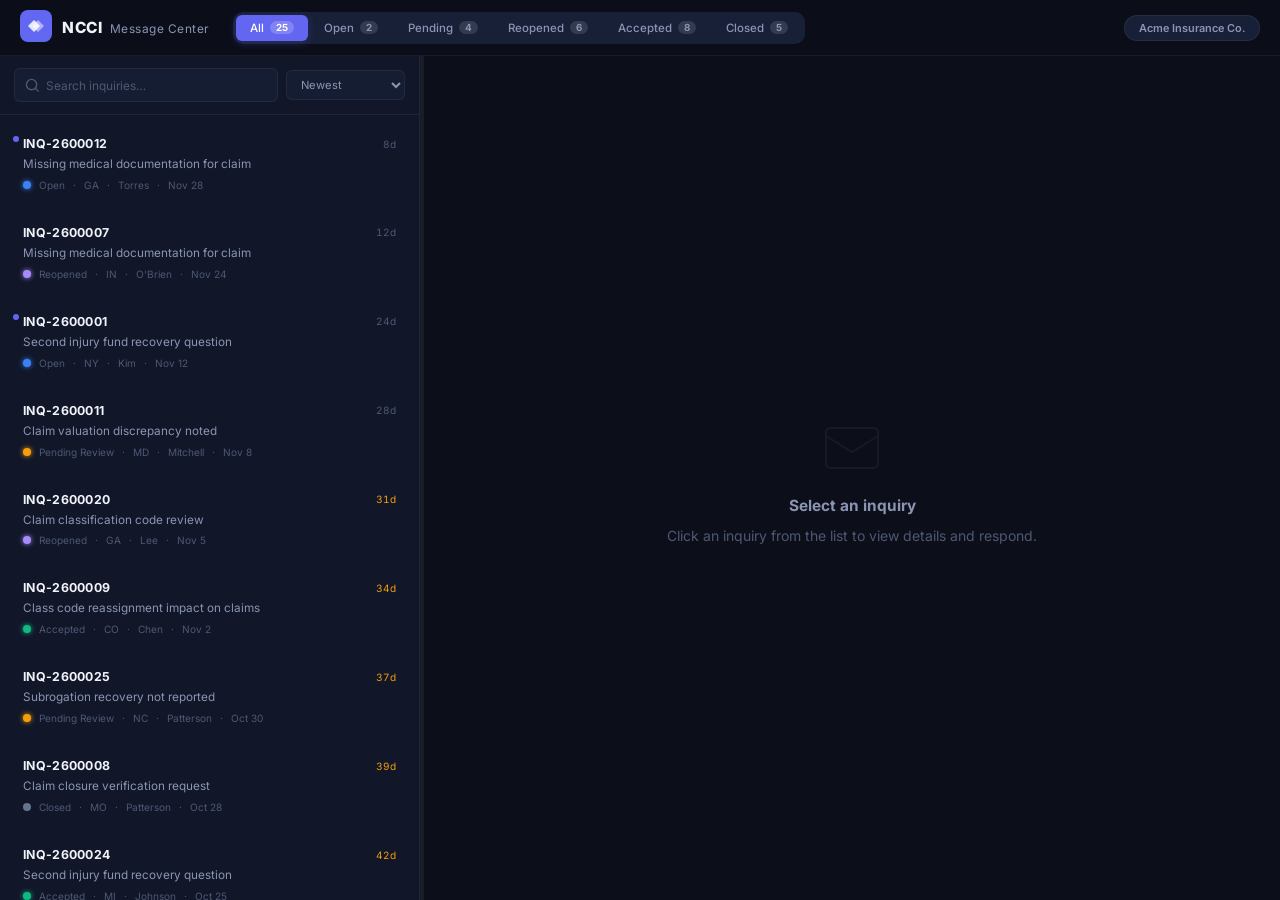
==== v2/index.html @ 2c51ec20 "Add v2 inbox split-pane layout" ====
<!DOCTYPE html>
<html lang="en">
<head>
    <meta charset="UTF-8">
    <meta name="viewport" content="width=device-width, initial-scale=1.0">
    <meta name="description" content="NCCI Message Center — Inbox Layout">
    <title>NCCI Message Center — Inbox View</title>
    <link rel="preconnect" href="https://fonts.googleapis.com">
    <link rel="preconnect" href="https://fonts.gstatic.com" crossorigin>
    <link href="https://fonts.googleapis.com/css2?family=Inter:wght@300;400;500;600;700;800&display=swap" rel="stylesheet">
    <link rel="stylesheet" href="styles.css">
</head>
<body>
    <!-- Top Navigation -->
    <header class="topnav">
        <div class="topnav-brand">
            <div class="brand-mark">
                <svg width="32" height="32" viewBox="0 0 32 32" fill="none">
                    <rect width="32" height="32" rx="8" fill="url(#bg)"/>
                    <path d="M8 16L14 10L20 16L14 22Z" fill="white" opacity="0.85"/>
                    <path d="M12 16L18 10L24 16L18 22Z" fill="white" opacity="0.5"/>
                    <defs><linearGradient id="bg" x1="0" y1="0" x2="32" y2="32"><stop stop-color="#6366F1"/><stop offset="1" stop-color="#06B6D4"/></linearGradient></defs>
                </svg>
            </div>
            <div>
                <div class="brand-name">NCCI <span class="brand-dim">Message Center</span></div>
            </div>
        </div>

        <!-- Status Tabs -->
        <nav class="status-tabs" id="statusTabs">
            <button class="tab active" data-filter="all">All <span class="tab-count" id="tabAll">0</span></button>
            <button class="tab" data-filter="open">Open <span class="tab-count" id="tabOpen">0</span></button>
            <button class="tab" data-filter="pending_review">Pending <span class="tab-count" id="tabPending">0</span></button>
            <button class="tab" data-filter="reopened">Reopened <span class="tab-count" id="tabReopened">0</span></button>
            <button class="tab" data-filter="accepted">Accepted <span class="tab-count" id="tabAccepted">0</span></button>
            <button class="tab" data-filter="closed">Closed <span class="tab-count" id="tabClosed">0</span></button>
        </nav>

        <div class="topnav-right">
            <div class="carrier-badge">Acme Insurance Co.</div>
        </div>
    </header>

    <!-- Split Pane Container -->
    <div class="split-pane">
        <!-- LEFT: Inquiry List -->
        <div class="list-pane" id="listPane">
            <div class="list-toolbar">
                <div class="search-wrap">
                    <svg class="search-ico" width="15" height="15" viewBox="0 0 16 16" fill="none"><circle cx="7" cy="7" r="5.5" stroke="currentColor" stroke-width="1.5"/><path d="M11 11L14 14" stroke="currentColor" stroke-width="1.5" stroke-linecap="round"/></svg>
                    <input type="text" id="searchInput" placeholder="Search inquiries…" autocomplete="off">
                </div>
                <select id="sortSelect" class="mini-select">
                    <option value="date_desc">Newest</option>
                    <option value="date_asc">Oldest</option>
                    <option value="age_desc">Longest Open</option>
                </select>
            </div>
            <div class="list-scroll" id="listScroll">
                <!-- Inquiry cards injected by JS -->
            </div>
            <div class="list-empty hidden" id="listEmpty">
                <p>No inquiries match your filters.</p>
            </div>
        </div>

        <!-- Resize Handle -->
        <div class="pane-divider" id="paneDivider"></div>

        <!-- RIGHT: Detail View -->
        <div class="detail-pane" id="detailPane">
            <div class="detail-placeholder" id="detailPlaceholder">
                <svg width="72" height="72" viewBox="0 0 72 72" fill="none" opacity="0.15">
                    <rect x="10" y="16" width="52" height="40" rx="4" stroke="currentColor" stroke-width="2"/>
                    <path d="M10 24L36 40L62 24" stroke="currentColor" stroke-width="2"/>
                </svg>
                <h3>Select an inquiry</h3>
                <p>Click an inquiry from the list to view details and respond.</p>
            </div>

            <div class="detail-content hidden" id="detailContent">
                <!-- Header -->
                <div class="detail-header">
                    <div class="detail-header-top">
                        <div>
                            <h1 class="detail-id" id="detailId">—</h1>
                            <p class="detail-subject" id="detailSubject">—</p>
                        </div>
                        <div class="detail-header-right">
                            <span class="badge" id="detailBadge">—</span>
                            <span class="age-tag" id="detailAge">—</span>
                        </div>
                    </div>
                    <!-- Meta chips -->
                    <div class="meta-chips" id="metaChips">
                        <div class="chip"><span class="chip-label">Claim</span><span class="chip-value" id="detailClaim">—</span></div>
                        <div class="chip"><span class="chip-label">Policy</span><span class="chip-value" id="detailPolicy">—</span></div>
                        <div class="chip"><span class="chip-label">State</span><span class="chip-value" id="detailState">—</span></div>
                        <div class="chip"><span class="chip-label">Year</span><span class="chip-value" id="detailYear">—</span></div>
                        <div class="chip"><span class="chip-label">Analyst</span><span class="chip-value" id="detailAnalyst">—</span></div>
                        <div class="chip"><span class="chip-label">Originated</span><span class="chip-value" id="detailDate">—</span></div>
                    </div>
                </div>

                <!-- Conversation Thread -->
                <div class="thread-scroll" id="threadScroll">
                    <div class="thread" id="thread">
                        <!-- Messages injected by JS -->
                    </div>
                </div>

                <!-- Compose Bar -->
                <div class="compose-bar" id="composeBar">
                    <textarea id="replyText" rows="3" placeholder="Write your response…"></textarea>
                    <div class="compose-actions">
                        <div class="compose-left">
                            <label class="compose-label" for="statusSelect">Status:</label>
                            <select id="statusSelect" class="mini-select">
                                <option value="">No change</option>
                                <option value="open">Open</option>
                                <option value="pending_review">Pending Review</option>
                                <option value="accepted">Accepted</option>
                                <option value="reopened">Reopened</option>
                                <option value="closed">Closed</option>
                            </select>
                        </div>
                        <button class="send-btn" id="sendBtn">
                            <svg width="18" height="18" viewBox="0 0 18 18" fill="none"><path d="M2 9L8 3M8 3L14 9M8 3V15" stroke="currentColor" stroke-width="2" stroke-linecap="round" stroke-linejoin="round" transform="rotate(90 9 9)"/></svg>
                            Send
                        </button>
                    </div>
                </div>
            </div>
        </div>
    </div>

    <!-- Toast -->
    <div class="toast-wrap" id="toastWrap"></div>

    <script src="../data.js"></script>
    <script src="app.js"></script>
</body>
</html>
---- v2/styles.css ----
/* ═══════ TOKENS ═══════ */
:root {
    --bg-base: #0c0f1a;
    --bg-pane: #111729;
    --bg-card: #182038;
    --bg-card-hover: #1e2a4a;
    --bg-card-active: #1b2650;
    --bg-input: #151d33;
    --border: rgba(255,255,255,0.06);
    --border-focus: rgba(99,102,241,0.5);
    --text-1: #f1f3f9;
    --text-2: #8b95b3;
    --text-3: #4e5873;
    --indigo: #6366F1;
    --indigo-glow: rgba(99,102,241,0.25);
    --cyan: #06B6D4;
    --emerald: #10B981;
    --amber: #F59E0B;
    --red: #EF4444;
    --purple: #A78BFA;
    --slate: #64748B;
    --status-open: #3B82F6;
    --status-pending: #F59E0B;
    --status-accepted: #10B981;
    --status-closed: #64748B;
    --status-reopened: #A78BFA;
    --radius: 10px;
    --radius-sm: 6px;
    --radius-lg: 14px;
    --font: 'Inter', system-ui, sans-serif;
    --ease: cubic-bezier(0.4,0,0.2,1);
    --topnav-h: 56px;
}

/* ═══════ RESET ═══════ */
*,*::before,*::after{box-sizing:border-box;margin:0;padding:0}
html{font-size:14px}
body{font-family:var(--font);background:var(--bg-base);color:var(--text-1);height:100vh;overflow:hidden;-webkit-font-smoothing:antialiased}
button,input,select,textarea{font-family:inherit;font-size:inherit}
a{text-decoration:none;color:inherit}
.hidden{display:none!important}

::-webkit-scrollbar{width:5px}
::-webkit-scrollbar-track{background:transparent}
::-webkit-scrollbar-thumb{background:rgba(255,255,255,0.08);border-radius:3px}

/* ═══════ TOP NAV ═══════ */
.topnav{
    height:var(--topnav-h);display:flex;align-items:center;
    padding:0 20px;gap:24px;
    background:rgba(12,15,26,0.9);backdrop-filter:blur(16px);
    border-bottom:1px solid var(--border);
    position:relative;z-index:50;
}
.topnav-brand{display:flex;align-items:center;gap:10px}
.brand-name{font-weight:800;font-size:1.1rem;letter-spacing:.5px}
.brand-dim{font-weight:400;color:var(--text-2);font-size:.85rem;margin-left:4px}
.topnav-right{margin-left:auto}
.carrier-badge{
    font-size:.78rem;font-weight:600;color:var(--text-2);
    background:var(--bg-card);border:1px solid var(--border);
    padding:5px 14px;border-radius:20px;
}

/* Status Tabs */
.status-tabs{display:flex;gap:2px;background:var(--bg-card);border-radius:var(--radius);padding:3px}
.tab{
    padding:6px 14px;border-radius:var(--radius-sm);border:none;
    background:transparent;color:var(--text-2);font-weight:500;font-size:.82rem;
    cursor:pointer;transition:all .2s var(--ease);display:flex;align-items:center;gap:6px;
    white-space:nowrap;
}
.tab:hover{color:var(--text-1);background:rgba(255,255,255,0.04)}
.tab.active{background:var(--indigo);color:#fff;box-shadow:0 2px 8px var(--indigo-glow)}
.tab-count{
    font-size:.7rem;font-weight:700;
    background:rgba(255,255,255,0.12);padding:1px 6px;border-radius:8px;
}
.tab.active .tab-count{background:rgba(255,255,255,0.2)}

/* ═══════ SPLIT PANE ═══════ */
.split-pane{
    display:flex;height:calc(100vh - var(--topnav-h));
}

/* ─── List Pane ─── */
.list-pane{
    width:420px;min-width:300px;max-width:600px;
    display:flex;flex-direction:column;
    border-right:1px solid var(--border);
    background:var(--bg-pane);
}
.list-toolbar{
    display:flex;gap:8px;padding:12px 14px;
    border-bottom:1px solid var(--border);
    align-items:center;
}
.search-wrap{
    flex:1;display:flex;align-items:center;gap:6px;
    background:var(--bg-input);border:1px solid var(--border);
    border-radius:var(--radius-sm);padding:0 10px;height:34px;
    transition:border .2s var(--ease);
}
.search-wrap:focus-within{border-color:var(--border-focus);box-shadow:0 0 0 2px var(--indigo-glow)}
.search-ico{color:var(--text-3);flex-shrink:0}
.search-wrap input{flex:1;background:none;border:none;outline:none;color:var(--text-1);font-size:.85rem}
.search-wrap input::placeholder{color:var(--text-3)}
.mini-select{
    background:var(--bg-input);border:1px solid var(--border);color:var(--text-2);
    padding:6px 10px;border-radius:var(--radius-sm);outline:none;cursor:pointer;
    font-size:.8rem;
}
.mini-select:focus{border-color:var(--border-focus)}
.list-scroll{flex:1;overflow-y:auto;padding:6px}
.list-empty{padding:40px 20px;text-align:center;color:var(--text-3)}

/* ─── Inquiry Cards ─── */
.inq-card{
    display:flex;flex-direction:column;gap:6px;
    padding:14px 16px;margin-bottom:4px;
    border-radius:var(--radius);cursor:pointer;
    border:1px solid transparent;
    transition:all .15s var(--ease);
    position:relative;
}
.inq-card:hover{background:var(--bg-card-hover);border-color:var(--border)}
.inq-card.active{background:var(--bg-card-active);border-color:var(--indigo);box-shadow:inset 3px 0 0 var(--indigo)}
.inq-card-top{display:flex;justify-content:space-between;align-items:center}
.inq-card-id{font-weight:700;font-size:.88rem;letter-spacing:.3px}
.inq-card-age{font-size:.72rem;color:var(--text-3);font-variant-numeric:tabular-nums}
.inq-card-age.warn{color:var(--amber)}
.inq-card-age.crit{color:var(--red);font-weight:600}
.inq-card-subject{font-size:.84rem;color:var(--text-2);line-height:1.35;display:-webkit-box;-webkit-line-clamp:2;-webkit-box-orient:vertical;overflow:hidden}
.inq-card-meta{display:flex;align-items:center;gap:8px;font-size:.72rem;color:var(--text-3)}
.inq-card-meta .dot{width:8px;height:8px;border-radius:50%;flex-shrink:0}
.dot.open{background:var(--status-open);box-shadow:0 0 5px var(--status-open)}
.dot.pending_review{background:var(--status-pending);box-shadow:0 0 5px var(--status-pending)}
.dot.accepted{background:var(--status-accepted);box-shadow:0 0 5px var(--status-accepted)}
.dot.closed{background:var(--status-closed)}
.dot.reopened{background:var(--status-reopened);box-shadow:0 0 5px var(--status-reopened)}
.inq-card-unread{position:absolute;top:14px;left:6px;width:6px;height:6px;border-radius:50%;background:var(--indigo)}

/* ─── Pane Divider ─── */
.pane-divider{
    width:4px;cursor:col-resize;background:var(--border);
    transition:background .2s;flex-shrink:0;
}
.pane-divider:hover,.pane-divider.dragging{background:var(--indigo)}

/* ═══════ DETAIL PANE ═══════ */
.detail-pane{
    flex:1;display:flex;flex-direction:column;
    background:var(--bg-base);min-width:0;
}
.detail-placeholder{
    flex:1;display:flex;flex-direction:column;align-items:center;
    justify-content:center;gap:12px;color:var(--text-3);text-align:center;
}
.detail-placeholder h3{color:var(--text-2);font-size:1.1rem}
.detail-content{flex:1;display:flex;flex-direction:column;min-height:0}

/* Detail Header */
.detail-header{
    padding:20px 28px 16px;border-bottom:1px solid var(--border);
    flex-shrink:0;
}
.detail-header-top{display:flex;justify-content:space-between;align-items:flex-start;gap:16px}
.detail-id{font-size:1.25rem;font-weight:800;letter-spacing:.5px}
.detail-subject{color:var(--text-2);font-size:.92rem;margin-top:4px}
.detail-header-right{display:flex;align-items:center;gap:10px;flex-shrink:0}
.badge{
    padding:4px 12px;border-radius:20px;font-size:.75rem;font-weight:600;
    text-transform:capitalize;
}
.badge.open{background:rgba(59,130,246,.15);color:var(--status-open)}
.badge.pending_review{background:rgba(245,158,11,.12);color:var(--status-pending)}
.badge.accepted{background:rgba(16,185,129,.12);color:var(--status-accepted)}
.badge.closed{background:rgba(100,116,139,.15);color:var(--status-closed)}
.badge.reopened{background:rgba(167,139,250,.12);color:var(--status-reopened)}
.age-tag{font-size:.78rem;color:var(--text-3);white-space:nowrap}

/* Meta Chips */
.meta-chips{display:flex;flex-wrap:wrap;gap:8px;margin-top:14px}
.chip{
    display:flex;align-items:center;
    background:var(--bg-card);border:1px solid var(--border);
    border-radius:var(--radius-sm);overflow:hidden;font-size:.78rem;
}
.chip-label{padding:4px 8px;color:var(--text-3);background:rgba(255,255,255,0.02);border-right:1px solid var(--border);font-weight:500;text-transform:uppercase;font-size:.65rem;letter-spacing:.5px}
.chip-value{padding:4px 10px;font-weight:600;color:var(--text-1)}

/* ─── Thread ─── */
.thread-scroll{flex:1;overflow-y:auto;padding:24px 28px}
.thread{display:flex;flex-direction:column;gap:20px}
.msg{
    max-width:85%;padding:16px 20px;border-radius:var(--radius-lg);
    font-size:.9rem;line-height:1.65;white-space:pre-wrap;
    position:relative;
}
.msg.ncci{
    align-self:flex-start;
    background:linear-gradient(135deg,rgba(99,102,241,0.08),rgba(6,182,212,0.06));
    border:1px solid rgba(99,102,241,0.12);
}
.msg.carrier{
    align-self:flex-end;
    background:linear-gradient(135deg,rgba(16,185,129,0.08),rgba(6,182,212,0.06));
    border:1px solid rgba(16,185,129,0.12);
}
.msg-author{font-size:.72rem;font-weight:600;color:var(--text-3);margin-bottom:6px;text-transform:uppercase;letter-spacing:.5px}
.msg-date{font-size:.7rem;color:var(--text-3);margin-top:8px;text-align:right}

/* ─── Compose Bar ─── */
.compose-bar{
    border-top:1px solid var(--border);padding:14px 28px;
    background:var(--bg-pane);flex-shrink:0;
}
.compose-bar textarea{
    width:100%;padding:12px 14px;border-radius:var(--radius);
    background:var(--bg-input);border:1px solid var(--border);
    color:var(--text-1);resize:none;outline:none;
    transition:border .2s var(--ease);
}
.compose-bar textarea:focus{border-color:var(--border-focus);box-shadow:0 0 0 2px var(--indigo-glow)}
.compose-bar textarea::placeholder{color:var(--text-3)}
.compose-actions{display:flex;justify-content:space-between;align-items:center;margin-top:10px}
.compose-left{display:flex;align-items:center;gap:8px}
.compose-label{font-size:.8rem;color:var(--text-3)}
.send-btn{
    display:inline-flex;align-items:center;gap:6px;
    padding:8px 22px;border-radius:var(--radius-sm);border:none;
    background:linear-gradient(135deg,var(--indigo),#4f46e5);
    color:#fff;font-weight:600;font-size:.88rem;cursor:pointer;
    transition:all .2s var(--ease);
    box-shadow:0 2px 10px var(--indigo-glow);
}
.send-btn:hover{transform:translateY(-1px);box-shadow:0 4px 16px var(--indigo-glow)}

/* ═══════ TOAST ═══════ */
.toast-wrap{position:fixed;bottom:20px;right:20px;z-index:500;display:flex;flex-direction:column;gap:8px}
.toast{
    padding:10px 18px;border-radius:var(--radius-sm);font-size:.85rem;font-weight:500;
    background:var(--bg-card);border:1px solid var(--emerald);color:var(--text-1);
    box-shadow:0 8px 24px rgba(0,0,0,.4);
    animation:slideUp .3s var(--ease) forwards;
}
.toast.out{animation:slideDown .3s var(--ease) forwards}
@keyframes slideUp{from{opacity:0;transform:translateY(16px)}to{opacity:1;transform:translateY(0)}}
@keyframes slideDown{from{opacity:1;transform:translateY(0)}to{opacity:0;transform:translateY(16px)}}

/* ═══════ RESPONSIVE ═══════ */
@media(max-width:800px){
    .list-pane{width:100%;max-width:none;border-right:none}
    .pane-divider{display:none}
    .detail-pane{display:none}
    .detail-pane.mobile-show{display:flex;position:fixed;inset:0;z-index:100;padding-top:0}
    .status-tabs{overflow-x:auto;gap:1px}
    .carrier-badge{display:none}
}
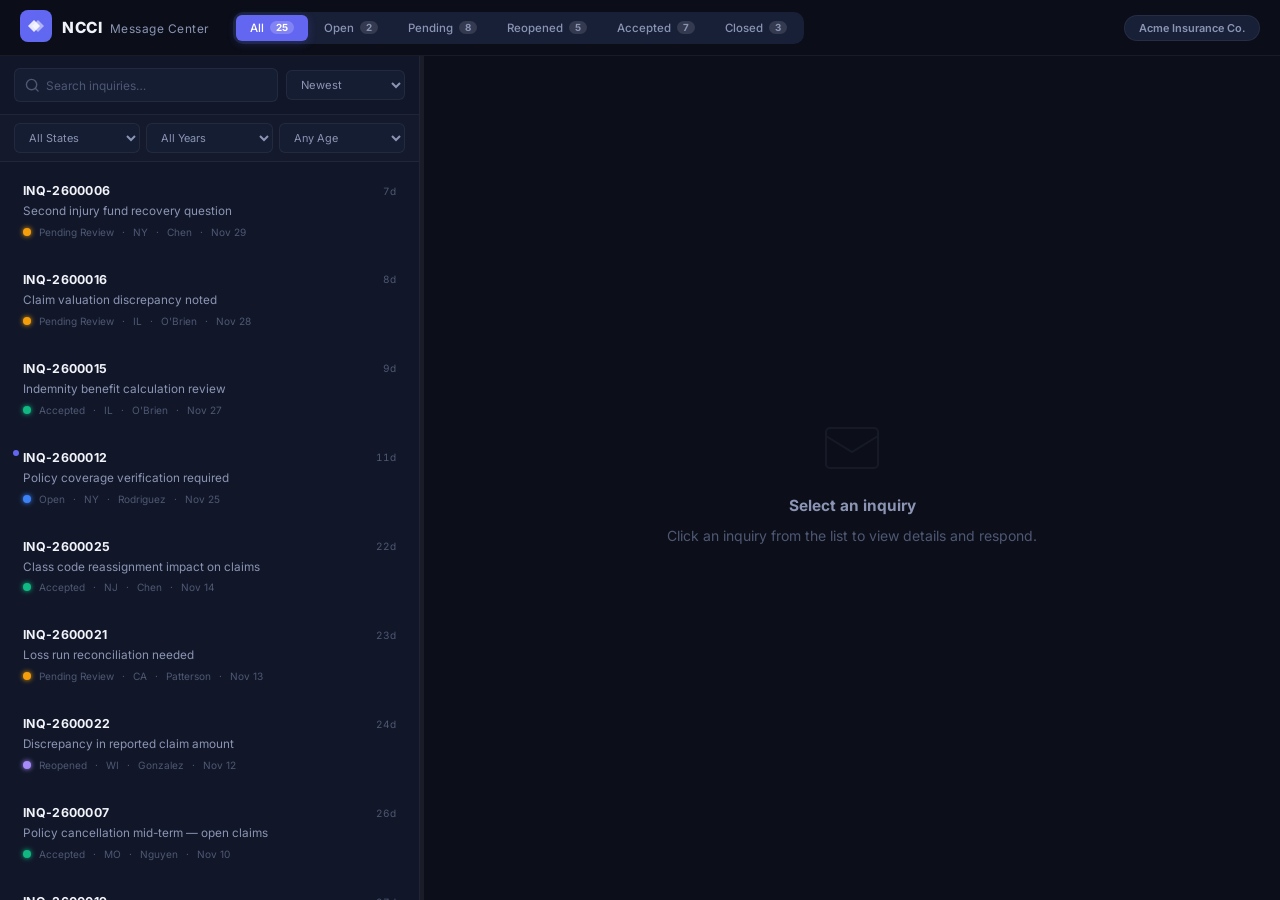
==== commit 32a2428e: "Add State, Year, Age filters to v2 layout" ====
--- a/v2/index.html
+++ b/v2/index.html
@@ -55,6 +55,22 @@
                     <option value="date_desc">Newest</option>
                     <option value="date_asc">Oldest</option>
                     <option value="age_desc">Longest Open</option>
+                </select>
+            </div>
+            <div class="filter-bar" id="filterBar">
+                <select id="filterState" class="mini-select">
+                    <option value="">All States</option>
+                </select>
+                <select id="filterYear" class="mini-select">
+                    <option value="">All Years</option>
+                </select>
+                <select id="filterAge" class="mini-select">
+                    <option value="">Any Age</option>
+                    <option value="7">≤ 7 days</option>
+                    <option value="14">≤ 14 days</option>
+                    <option value="30">≤ 30 days</option>
+                    <option value="60">≤ 60 days</option>
+                    <option value="90">≤ 90 days</option>
                 </select>
             </div>
             <div class="list-scroll" id="listScroll">
--- a/v2/styles.css
+++ b/v2/styles.css
@@ -95,6 +95,12 @@
     border-bottom:1px solid var(--border);
     align-items:center;
 }
+.filter-bar{
+    display:flex;gap:6px;padding:8px 14px;
+    border-bottom:1px solid var(--border);
+    background:rgba(255,255,255,0.01);
+}
+.filter-bar .mini-select{flex:1;font-size:.78rem}
 .search-wrap{
     flex:1;display:flex;align-items:center;gap:6px;
     background:var(--bg-input);border:1px solid var(--border);
